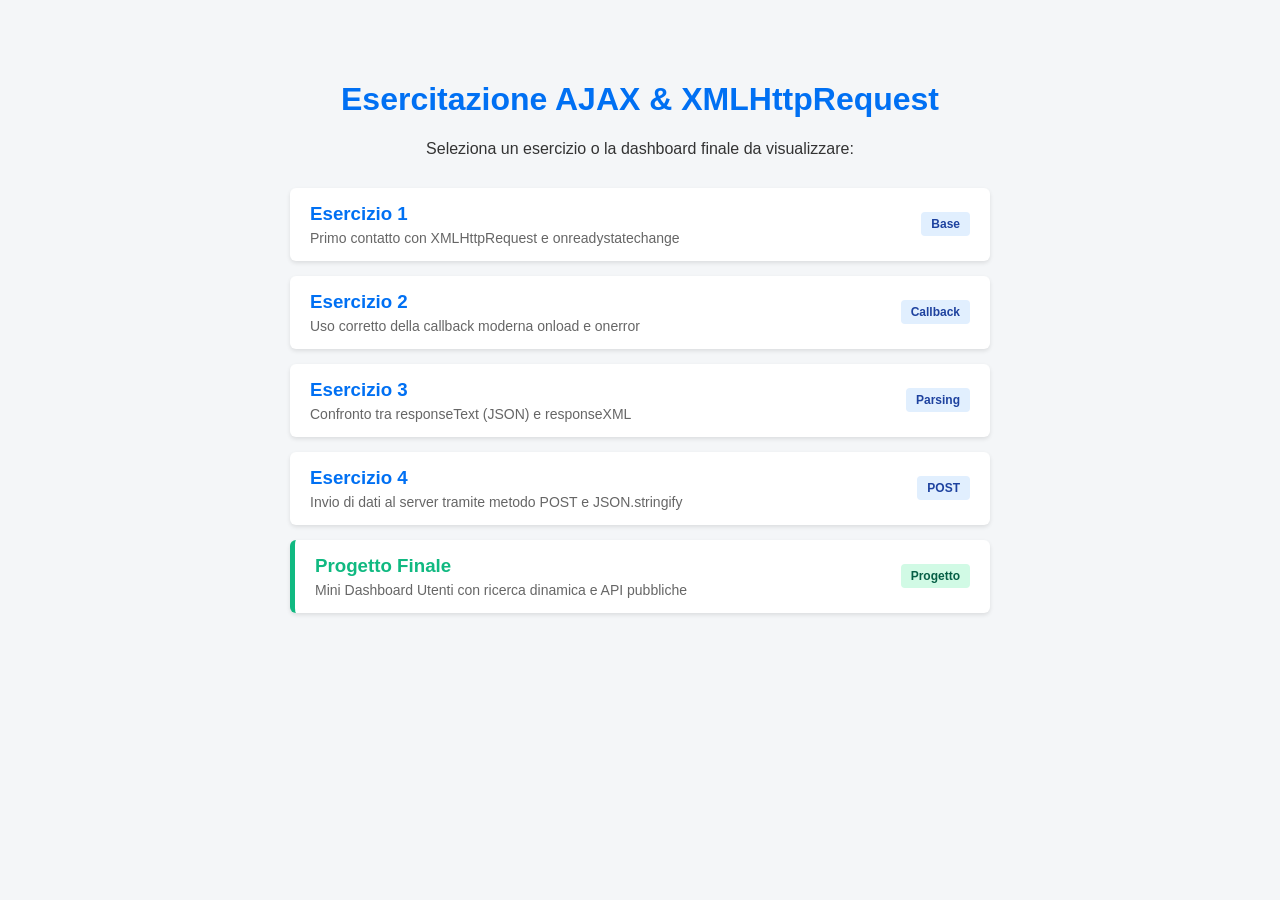
==== index.html @ 3252df27 "Add files via upload" ====
<!DOCTYPE html>
<html lang="it">
<head>
    <meta charset="UTF-8">
    <meta name="viewport" content="width=device-width, initial-scale=1.0">
    <title>Esercitazione AJAX & XMLHttpRequest</title>
    <style>
        body {
            font-family: Arial, sans-serif;
            max-width: 700px;
            margin: 40px auto;
            padding: 20px;
            background-color: #f4f6f8;
            color: #333;
        }
        h1 { color: #0070f3; text-align: center; }
        .card-list {
            display: flex;
            flex-direction: column;
            gap: 15px;
            margin-top: 30px;
        }
        .exercise-card {
            background: white;
            padding: 15px 20px;
            border-radius: 6px;
            box-shadow: 0 2px 4px rgba(0,0,0,0.1);
            display: flex;
            justify-content: space-between;
            align-items: center;
            text-decoration: none;
            color: inherit;
            transition: transform 0.2s, box-shadow 0.2s;
        }
        .exercise-card:hover {
            transform: translateY(-2px);
            box-shadow: 0 4px 8px rgba(0,0,0,0.15);
            border-left: 5px solid #0070f3;
        }
        .exercise-card h3 { margin: 0 0 5px 0; color: #0070f3; }
        .exercise-card p { margin: 0; color: #666; font-size: 14px; }
        .badge {
            background: #e1effe;
            color: #1e429f;
            padding: 5px 10px;
            border-radius: 4px;
            font-size: 12px;
            font-weight: bold;
        }
    </style>
</head>
<body>
    <h1>Esercitazione AJAX & XMLHttpRequest</h1>
    <p style="text-align: center;">Seleziona un esercizio o la dashboard finale da visualizzare:</p>

    <div class="card-list">
        <a href="es1.html" class="exercise-card">
            <div>
                <h3>Esercizio 1</h3>
                <p>Primo contatto con XMLHttpRequest e onreadystatechange</p>
            </div>
            <span class="badge">Base</span>
        </a>

        <a href="es2.html" class="exercise-card">
            <div>
                <h3>Esercizio 2</h3>
                <p>Uso corretto della callback moderna onload e onerror</p>
            </div>
            <span class="badge">Callback</span>
        </a>

        <a href="es3.html" class="exercise-card">
            <div>
                <h3>Esercizio 3</h3>
                <p>Confronto tra responseText (JSON) e responseXML</p>
            </div>
            <span class="badge">Parsing</span>
        </a>

        <a href="es4.html" class="exercise-card">
            <div>
                <h3>Esercizio 4</h3>
                <p>Invio di dati al server tramite metodo POST e JSON.stringify</p>
            </div>
            <span class="badge">POST</span>
        </a>

        <a href="dashboard.html" class="exercise-card" style="border-left: 5px solid #10b981;">
            <div>
                <h3 style="color: #10b981;">Progetto Finale</h3>
                <p>Mini Dashboard Utenti con ricerca dinamica e API pubbliche</p>
            </div>
            <span class="badge" style="background: #d1fae5; color: #065f46;">Progetto</span>
        </a>
    </div>
</body>
</html>
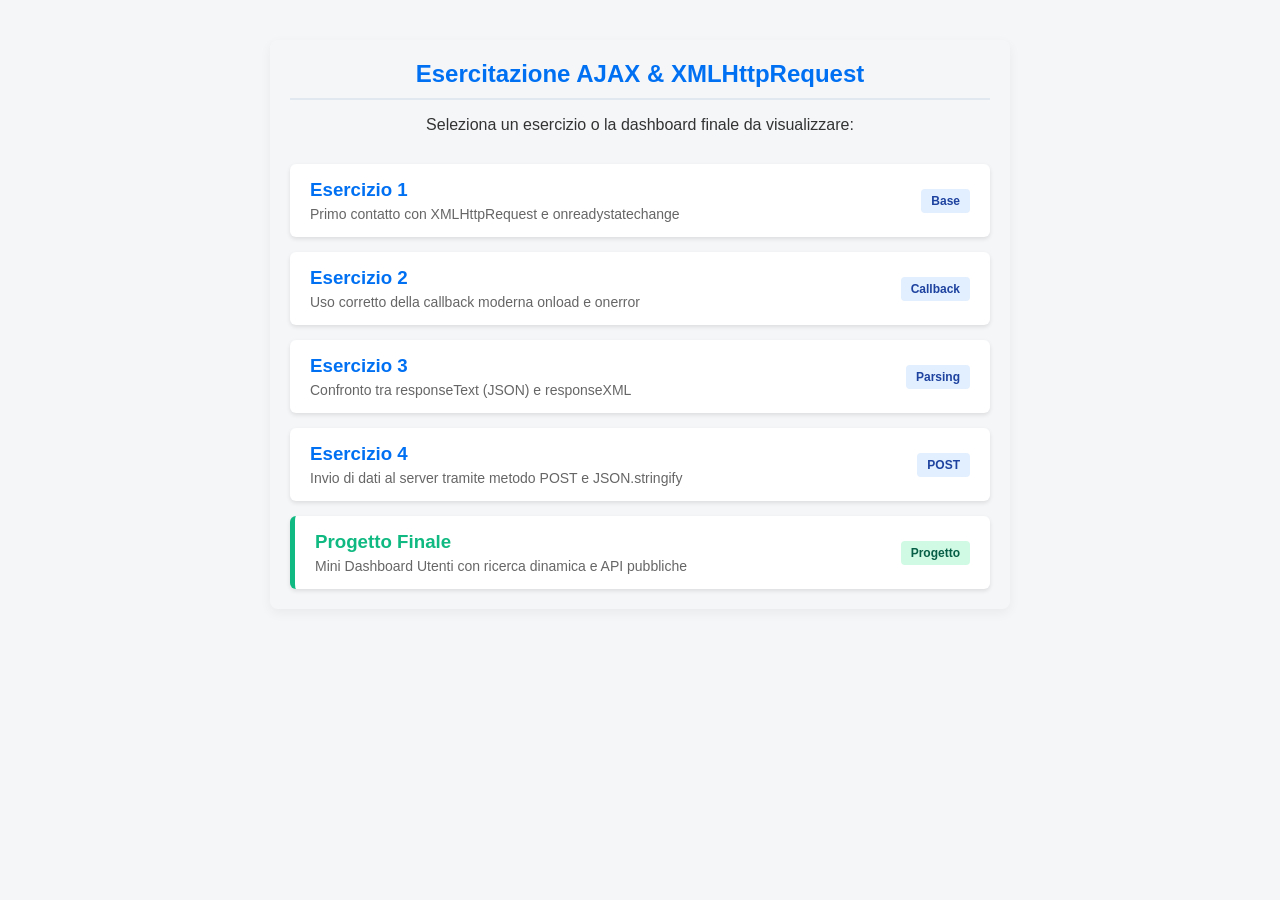
==== commit 0d105227: "Add files via upload" ====
--- a/index.html
+++ b/index.html
@@ -4,6 +4,7 @@
     <meta charset="UTF-8">
     <meta name="viewport" content="width=device-width, initial-scale=1.0">
     <title>Esercitazione AJAX & XMLHttpRequest</title>
+    <link rel="stylesheet" href="altri-stili.css">
     <style>
         body {
             font-family: Arial, sans-serif;
--- a/altri-stili.css
+++ b/altri-stili.css
@@ -0,0 +1,44 @@
+/* Stile dedicato agli esercizi (es1 - es4) */
+body {
+    font-family: 'Segoe UI', Tahoma, Geneva, Verdana, sans-serif;
+    background-color: #eef2f7;
+    color: #2c3e50;
+    max-width: 650px;
+    margin: 30px auto;
+    padding: 20px;
+    border-radius: 8px;
+    box-shadow: 0 4px 12px rgba(0, 0, 0, 0.05);
+    background: #ffffff;
+}
+
+h1 {
+    color: #2563eb;
+    font-size: 1.5rem;
+    border-bottom: 2px solid #e2e8f0;
+    padding-bottom: 10px;
+    margin-top: 0;
+}
+
+button {
+    background-color: #2563eb;
+    color: white;
+    border: none;
+    padding: 10px 16px;
+    border-radius: 6px;
+    cursor: pointer;
+    font-weight: 600;
+    transition: background-color 0.2s;
+}
+
+button:hover {
+    background-color: #1d4ed8;
+}
+
+pre {
+    background-color: #1e293b;
+    color: #f8fafc;
+    padding: 15px;
+    border-radius: 6px;
+    overflow-x: auto;
+    font-size: 0.9rem;
+}
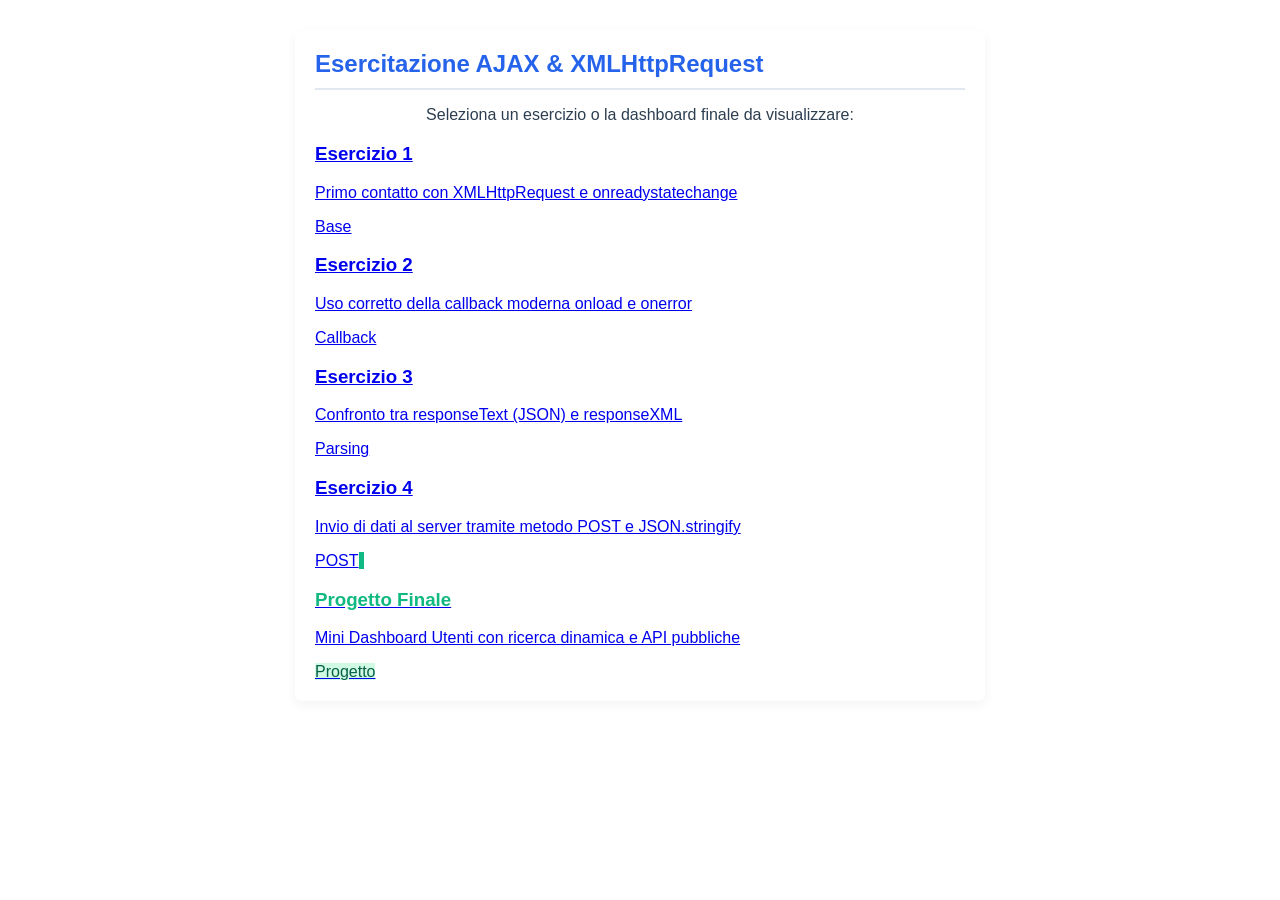
==== commit ad12c6fa: "Update index.html" ====
--- a/index.html
+++ b/index.html
@@ -5,50 +5,6 @@
     <meta name="viewport" content="width=device-width, initial-scale=1.0">
     <title>Esercitazione AJAX & XMLHttpRequest</title>
     <link rel="stylesheet" href="altri-stili.css">
-    <style>
-        body {
-            font-family: Arial, sans-serif;
-            max-width: 700px;
-            margin: 40px auto;
-            padding: 20px;
-            background-color: #f4f6f8;
-            color: #333;
-        }
-        h1 { color: #0070f3; text-align: center; }
-        .card-list {
-            display: flex;
-            flex-direction: column;
-            gap: 15px;
-            margin-top: 30px;
-        }
-        .exercise-card {
-            background: white;
-            padding: 15px 20px;
-            border-radius: 6px;
-            box-shadow: 0 2px 4px rgba(0,0,0,0.1);
-            display: flex;
-            justify-content: space-between;
-            align-items: center;
-            text-decoration: none;
-            color: inherit;
-            transition: transform 0.2s, box-shadow 0.2s;
-        }
-        .exercise-card:hover {
-            transform: translateY(-2px);
-            box-shadow: 0 4px 8px rgba(0,0,0,0.15);
-            border-left: 5px solid #0070f3;
-        }
-        .exercise-card h3 { margin: 0 0 5px 0; color: #0070f3; }
-        .exercise-card p { margin: 0; color: #666; font-size: 14px; }
-        .badge {
-            background: #e1effe;
-            color: #1e429f;
-            padding: 5px 10px;
-            border-radius: 4px;
-            font-size: 12px;
-            font-weight: bold;
-        }
-    </style>
 </head>
 <body>
     <h1>Esercitazione AJAX & XMLHttpRequest</h1>
@@ -96,4 +52,4 @@
         </a>
     </div>
 </body>
-</html>+</html>
--- a/altri-stili.css
+++ b/altri-stili.css
@@ -1,4 +1,4 @@
-/* Stile dedicato agli esercizi (es1 - es4) */
+
 body {
     font-family: 'Segoe UI', Tahoma, Geneva, Verdana, sans-serif;
     background-color: #eef2f7;
@@ -41,4 +41,4 @@
     border-radius: 6px;
     overflow-x: auto;
     font-size: 0.9rem;
-}+}
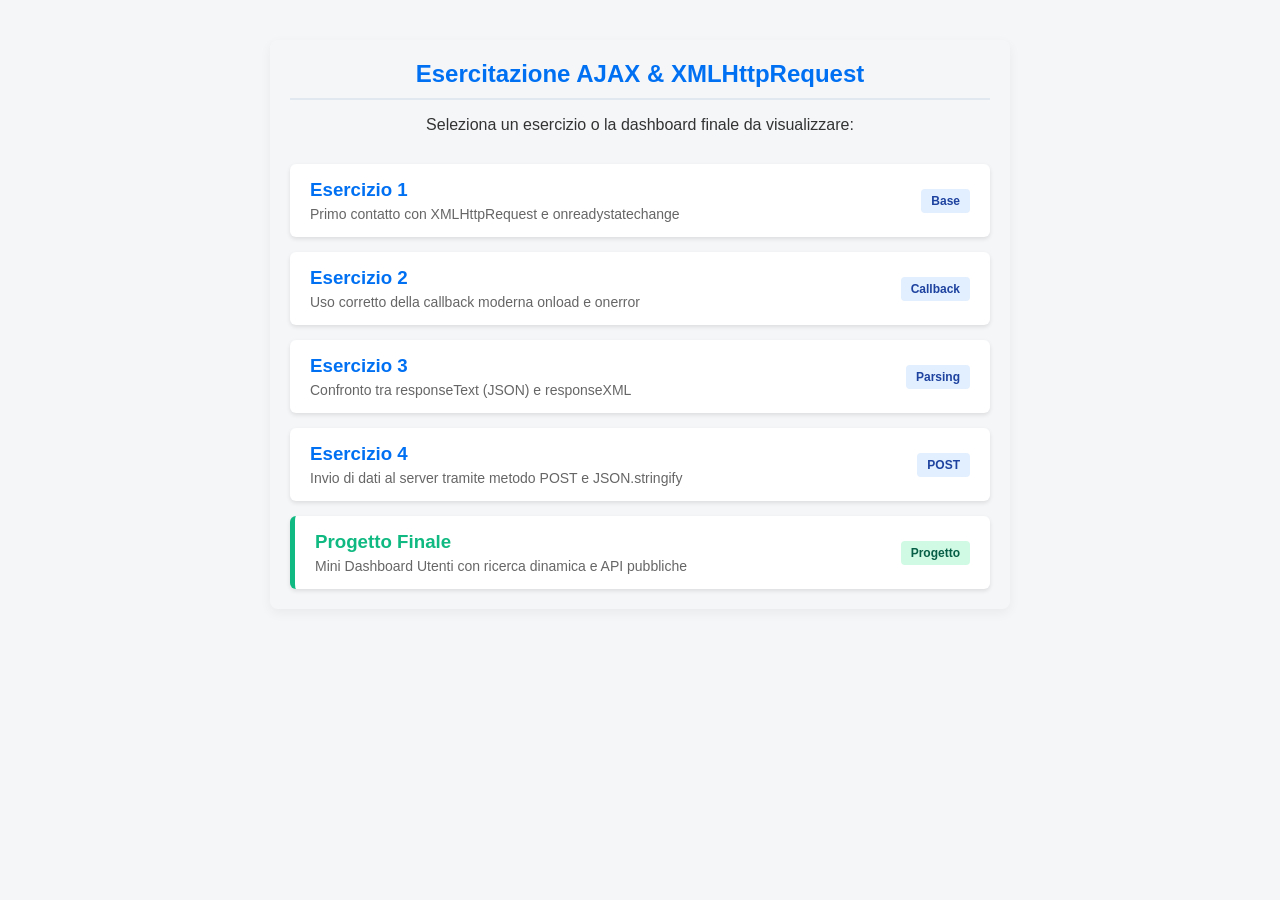
==== commit cfe399aa: "Add files via upload" ====
--- a/index.html
+++ b/index.html
@@ -5,6 +5,50 @@
     <meta name="viewport" content="width=device-width, initial-scale=1.0">
     <title>Esercitazione AJAX & XMLHttpRequest</title>
     <link rel="stylesheet" href="altri-stili.css">
+    <style>
+        body {
+            font-family: Arial, sans-serif;
+            max-width: 700px;
+            margin: 40px auto;
+            padding: 20px;
+            background-color: #f4f6f8;
+            color: #333;
+        }
+        h1 { color: #0070f3; text-align: center; }
+        .card-list {
+            display: flex;
+            flex-direction: column;
+            gap: 15px;
+            margin-top: 30px;
+        }
+        .exercise-card {
+            background: white;
+            padding: 15px 20px;
+            border-radius: 6px;
+            box-shadow: 0 2px 4px rgba(0,0,0,0.1);
+            display: flex;
+            justify-content: space-between;
+            align-items: center;
+            text-decoration: none;
+            color: inherit;
+            transition: transform 0.2s, box-shadow 0.2s;
+        }
+        .exercise-card:hover {
+            transform: translateY(-2px);
+            box-shadow: 0 4px 8px rgba(0,0,0,0.15);
+            border-left: 5px solid #0070f3;
+        }
+        .exercise-card h3 { margin: 0 0 5px 0; color: #0070f3; }
+        .exercise-card p { margin: 0; color: #666; font-size: 14px; }
+        .badge {
+            background: #e1effe;
+            color: #1e429f;
+            padding: 5px 10px;
+            border-radius: 4px;
+            font-size: 12px;
+            font-weight: bold;
+        }
+    </style>
 </head>
 <body>
     <h1>Esercitazione AJAX & XMLHttpRequest</h1>
@@ -52,4 +96,4 @@
         </a>
     </div>
 </body>
-</html>
+</html>
